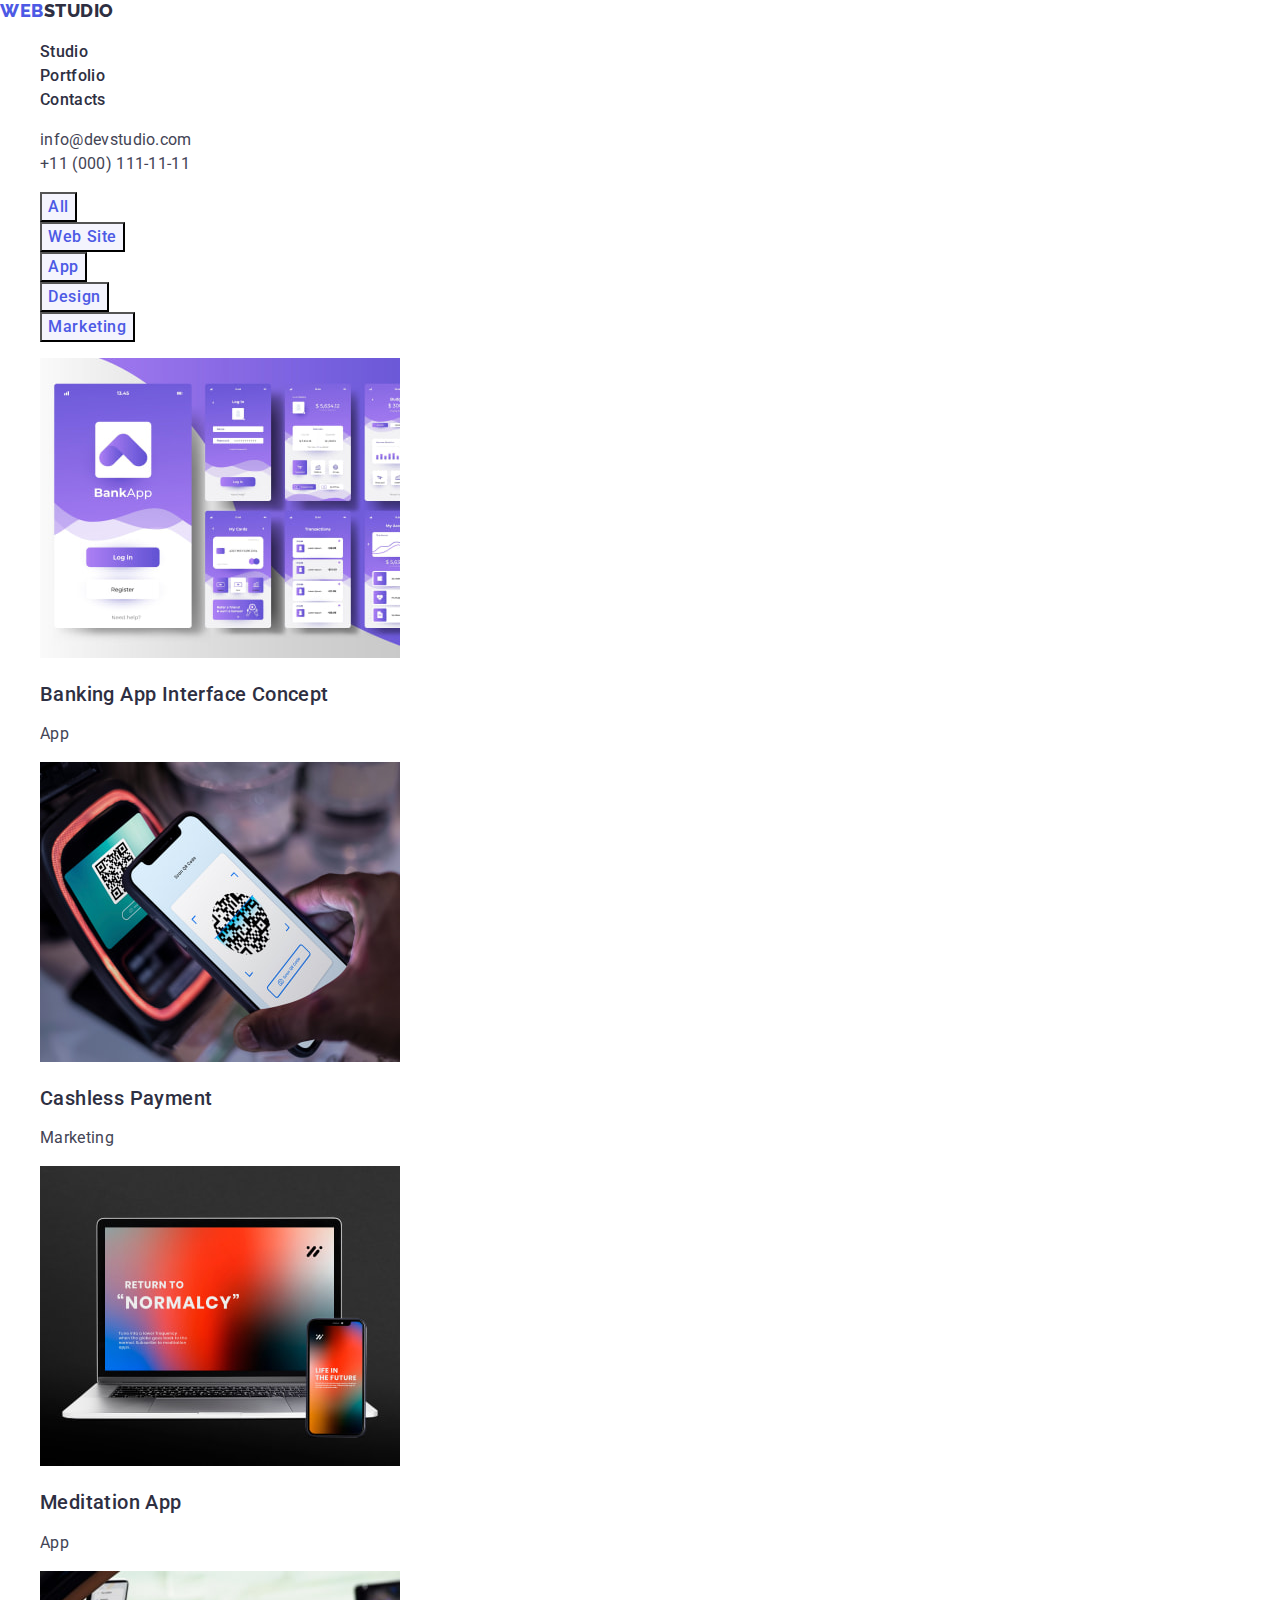
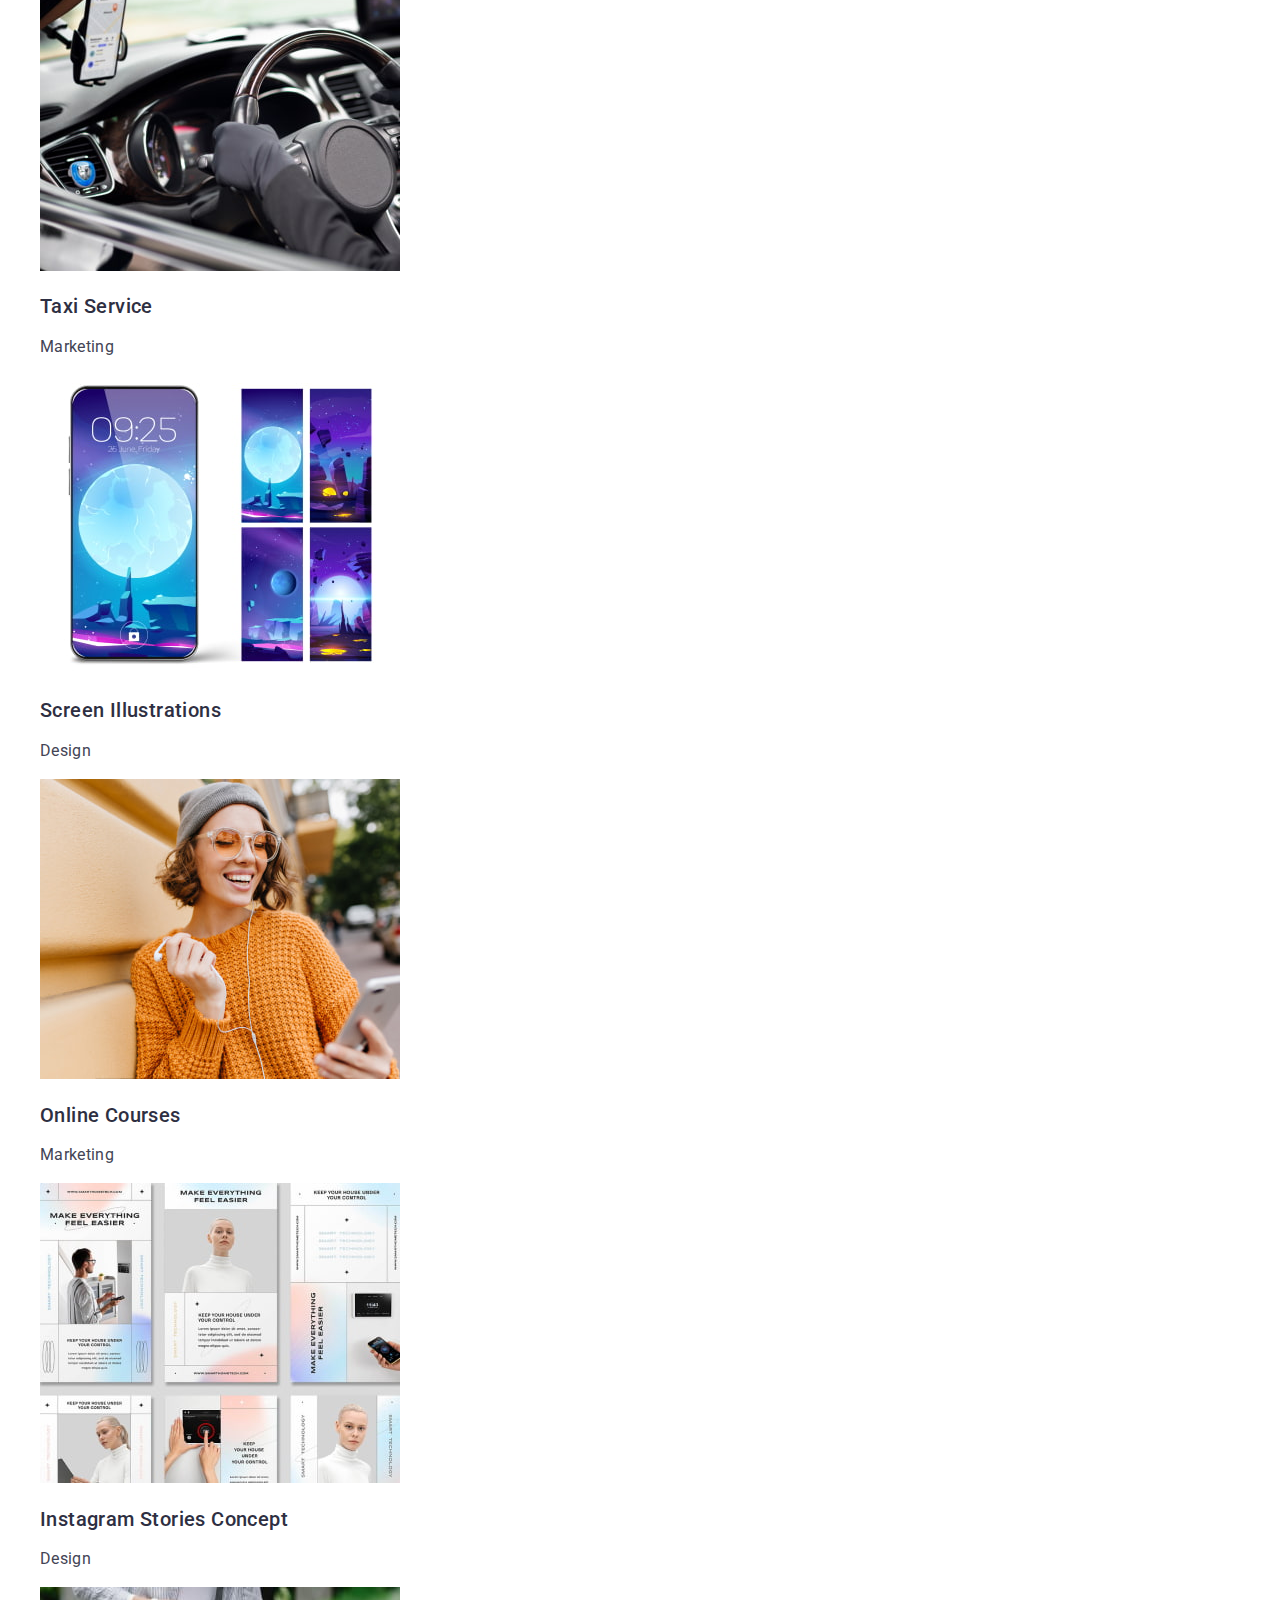
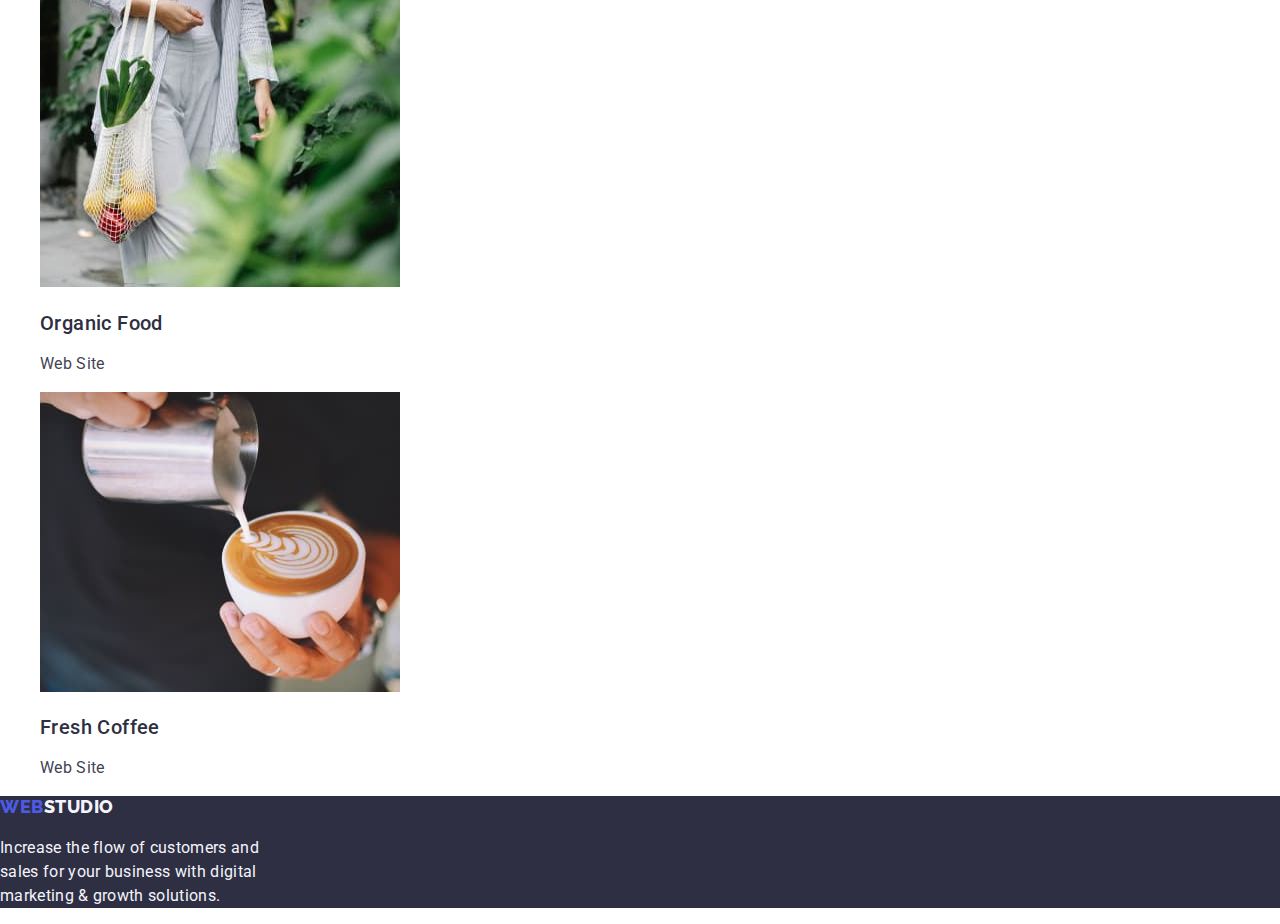
==== portfolio.html @ 62224083 "Initial commit" ====
<!doctype html>
<html lang="en">

<head>
    <meta charset="utf-8">
    <meta http-equiv="X-UA-Compatible" content="IE=edge">
    <meta name="viewport" content="width=device-width, initial-scale=1.0">
    <link rel="preconnect" href="https://fonts.googleapis.com">
    <link rel="preconnect" href="https://fonts.gstatic.com" crossorigin>
    <link
        href="https://fonts.googleapis.com/css2?family=Raleway:wght@800&family=Roboto:wght@400;500;700;900&display=swap"
        rel="stylesheet ">
    <!-- Normalize -->
    <link rel="stylesheet" href="https://cdn.jsdelivr.net/npm/modern-normalize@2.0.0/modern-normalize.min.css" />
    <!-- Custom styles -->
    <link href="./css/styles.css" rel="stylesheet" />
    <title>Document</title>
</head>

<body>
    <header>
        <nav>
            <a href="./index.html" class="logo link">Web<span class="logo-part">Studio</span></a>
            <ul class="page-nav list">
                <li><a href="./index.html" class="link">Studio</a></li>
                <li><a href="./portfolio.html" class="link">Portfolio</a></li>
                <li><a href="" class="link">Contacts</a></li>
            </ul>
        </nav>
        <address class="contacts">
            <ul class="contacts list">
                <li><a href="mailto:info@devstudio.com" target="_blank" class="link">info@devstudio.com</a></li>
                <li><a href="tel:+110001111111" target="_blank" class="link">+11 (000) 111-11-11</a></li>
            </ul>
        </address>
    </header>
    <main>
        <!--Filters-->
        <section>
            <h1 hidden>Filters</h1>
            <ul class="list">
                <li><button class="btn" type="button">All</button></li>
                <li><button class="btn" type="button">Web Site</button></li>
                <li><button class="btn" type="button">App</button></li>
                <li><button class="btn" type="button">Design</button></li>
                <li><button class="btn" type="button">Marketing</button></li>
            </ul>
        
        <!--Row1-->
            <ul class="list">
                <li>
                    <a class="link"><img src="./images/portfolio/img-8.jpg" alt="Screen Bank App" width="360" height="300">                    
                    <h2 class="subtitle">Banking App Interface Concept</h2>
                    <p class="text">App</p></a>
                </li>
                <li>
                    <a class="link"><img src="./images/portfolio/img-7.jpg" alt="Scan QR code" width="360" height="300">                 
                    <h2 class="subtitle">Cashless Payment</h2>
                    <p class="text">Marketing</p></a>
                </li>
                <li>
                    <a class="link"><img src="./images/portfolio/img-6.jpg" alt="Laptop and phone" width="360" height="300">
                    <h2 class="subtitle">Meditation App</h2>
                    <p class="text">App</p></a>
                </li>
        <!--Row2-->
                <li>
                    <a class="link"><img src="./images/portfolio/img-5.jpg" alt="Taxi driver in the car" width="360" height="300">
                    <h2 class="subtitle">Taxi Service</h2>
                    <p class="text">Marketing</p></a>
                </li>
                <li>
                    <a class="link"><img src="./images/portfolio/img-4.jpg" alt="Start screen" width="360" height="300">
                    <h2 class="subtitle">Screen Illustrations</h2>
                    <p class="text">Design</p></a>
                </li>
                <li>
                    <a class="link"><img src="./images/portfolio/img-3.jpg" alt="Girl in headphones" width="360" height="300">
                    <h2 class="subtitle">Online Courses</h2>
                    <p class="text">Marketing</p></a>
                </li>
        <!--Row3-->
                <li>
                    <a class="link"><img src="./images/portfolio/img-2.jpg" alt="Instagram stories concept" width="360" height="300">
                    <h2 class="subtitle">Instagram Stories Concept</h2>
                    <p class="text">Design</p></a>
                </li>
                <li>
                    <a class="link"><img src="./images/portfolio/img-1.jpg" alt="A bag of food" width="360" height="300">
                    <h2 class="subtitle">Organic Food</h2>
                    <p class="text">Web Site</p></a>
                </li>
                <li>
                    <a class="link"><img src="./images/portfolio/img9.jpg" alt="Making coffee" width="360" height="300">
                    <h2 class="subtitle">Fresh Coffee</h2>
                    <p class="text">Web Site</p></a>
                </li>
            </ul>
        </section>

    </main>
    <footer class="footer">
        <a href="./index.html" class="logo link">Web<span class="logo-part-footer">Studio</span></a>
        <p>
            Increase the flow of customers and<br>
            sales for your business with digital<br>
            marketing & growth solutions.
        </p>
    </footer>
</body>
    
</html>
---- css/styles.css ----
:root {
    /* Font */
    --primary-font: Roboto, sans-serif;
    --secondary-font: Raleway, sans-serif;
    /* Colors */
    --text: #434455;
    --dark: #2E2F42;
    --white-background: #FFFFFF;
    --light: #F4F4FD;
    --accent: #E7E9FC;
    --primary-brand: #4D5AE5;
    --pressed-state: #404bbf;
}

body {
    font-family: var(--primary-font);
    font-style: normal;
    font-weight: 400;
    color: var(--text);
    font-size: 16px;
    line-height: 1.5;
    letter-spacing: 0.02em;
}

/* Reset */
.page {
    background-color: var(--white-background)
}

.list {
    list-style: none;
}

.link {
    text-decoration: none;
    color: currentColor;
}

.btn {
    font-family: Roboto, sans-serif;
    cursor: pointer;
    font-style: normal;
    font-weight: 500;
    font-size: 16px;
    line-height: 1.5;
    color: var(--primary-brand);
    background-color: var(--light);
    letter-spacing: 0.04em;
}

.btn:hover,
.btn:focus {
    color: var(--white-background);
    background-color: var(--pressed-state);
}
.hero-btn {
    font-family: inherit;
    cursor: pointer;
}

.hero-btn:hover,
.hero-btn:focus {
    background-color: var(--pressed-state);
}

.logo {
    color: var(--primary-brand);
    font-family: var(--secondary-font);
    font-weight: 800;
    font-size: 18px;
    line-height: 1.17;
    letter-spacing: 0.03em;
    text-transform: uppercase;
}

.logo-part {
    color: var(--dark);
}

.page-nav .link{
    font-weight: 500;
    color: var(--dark);
}

.contacts .link:hover,
.contacts .link:focus,
.page-nav .link:hover,
.page-nav .link:focus {
    color: var(--pressed-state);

}

.contacts {
    font-style: normal;
}




.section-hero {
    background-color: var(--dark);
}

.hero-title {
    font-weight: 700;
    font-size: 56px;
    line-height: 1.07;
    letter-spacing: 0.02em;
    color: var(--white-background);
    text-align: center;
}

.hero-btn {
    font-weight: 500;
    font-size: 16px;
    line-height: 1.5;
    color: var(--white-background);
    background-color: var(--primary-brand);
    letter-spacing: 0.04em
}

.hidden-section {
letter-spacing: 0.02em;
}

.subtitle {
    font-weight: 500;
    font-size: 20px;
    line-height: 1.2;
    letter-spacing: 0.02em;
    color: var(--dark);
}

.doing-title {
    font-weight: 700;
    font-size: 36px;
    color: var(--dark);
    line-height: 1.11;
    text-align: center;
    text-transform: capitalize;
}

.our-team {
    background-color: var(--light);
}

.our-team-title {
    font-size: 36px;
    line-height: 1.11;
    color: var(--dark);
    text-align: center;
    letter-spacing: 0.02em;
    text-transform: capitalize;
}

.card-bg {
    background-color: var(--white-background);
}

.text {
    font-size: 16px;
    letter-spacing: 0.02em;
    color: var(--text);
}

.footer {
    background-color: var(--dark);
    color: var(--light);
}

.logo-part-footer {
    color: var(--light);
}
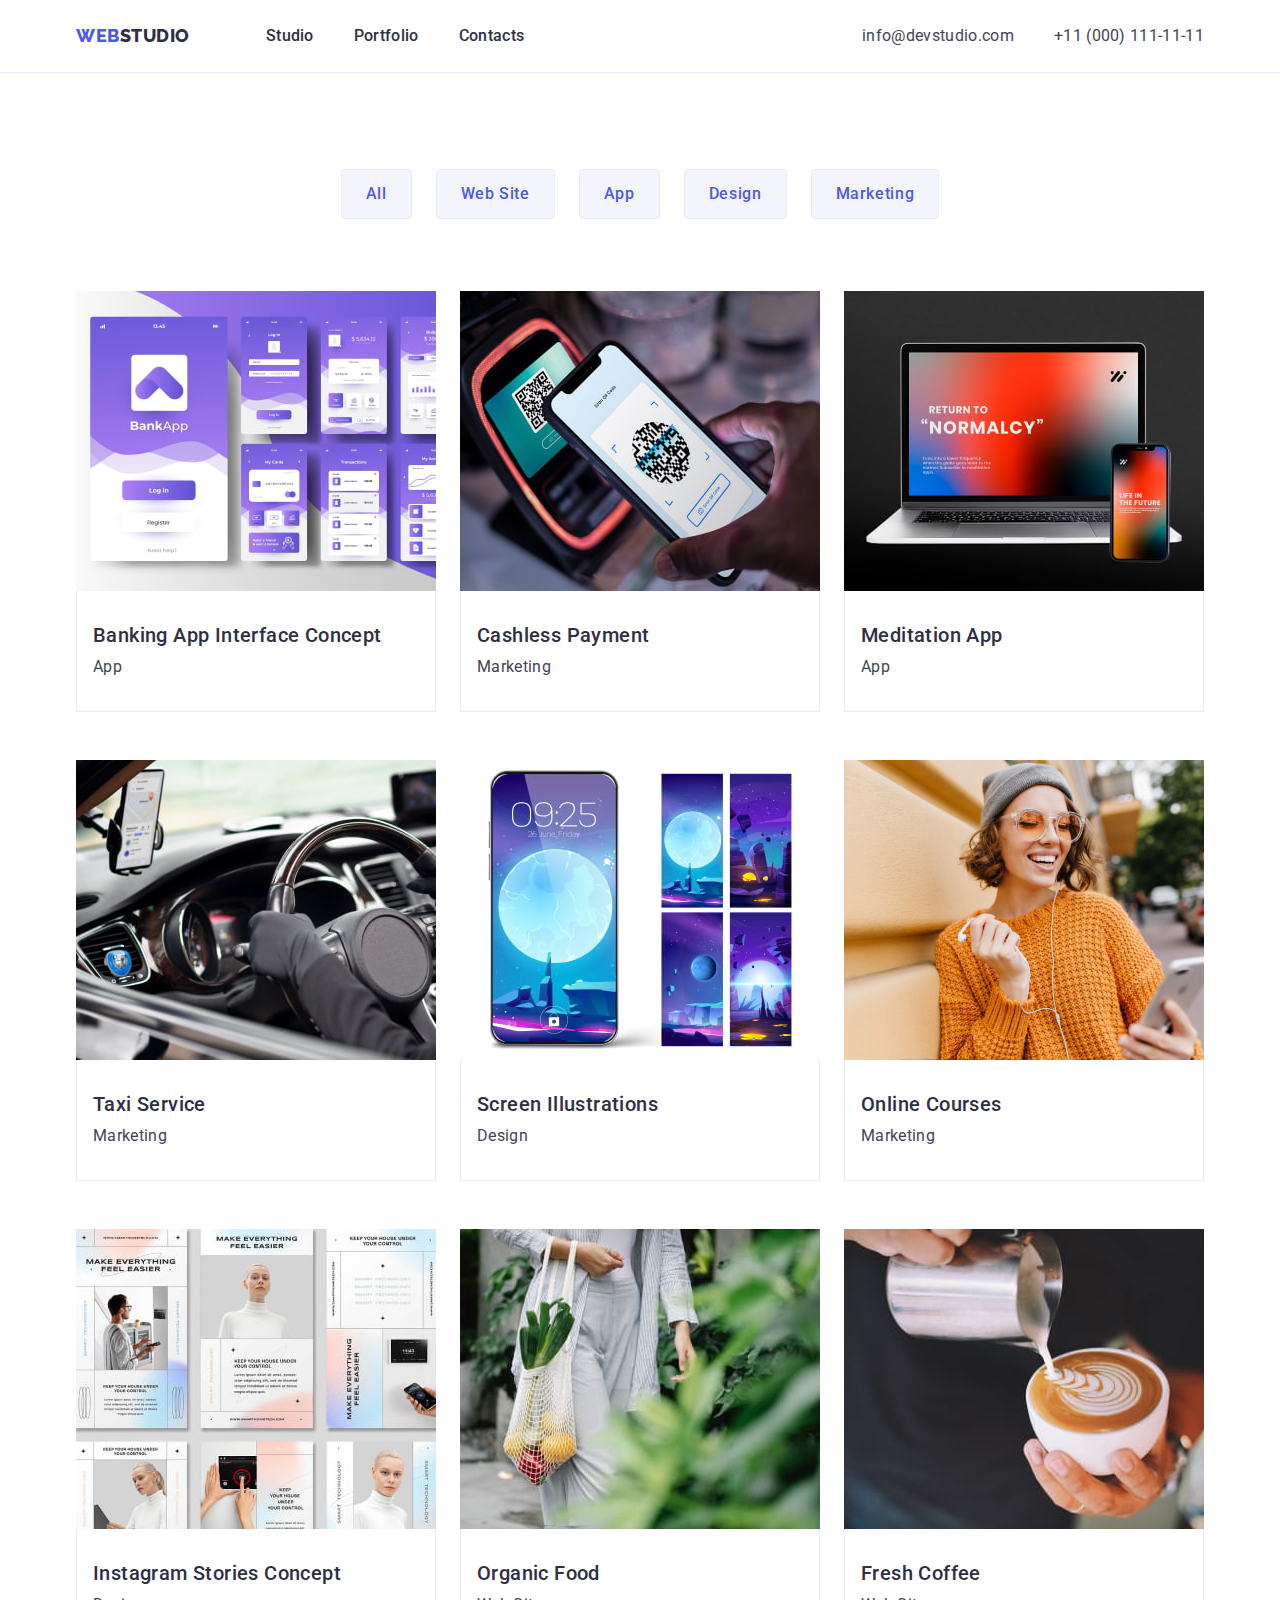
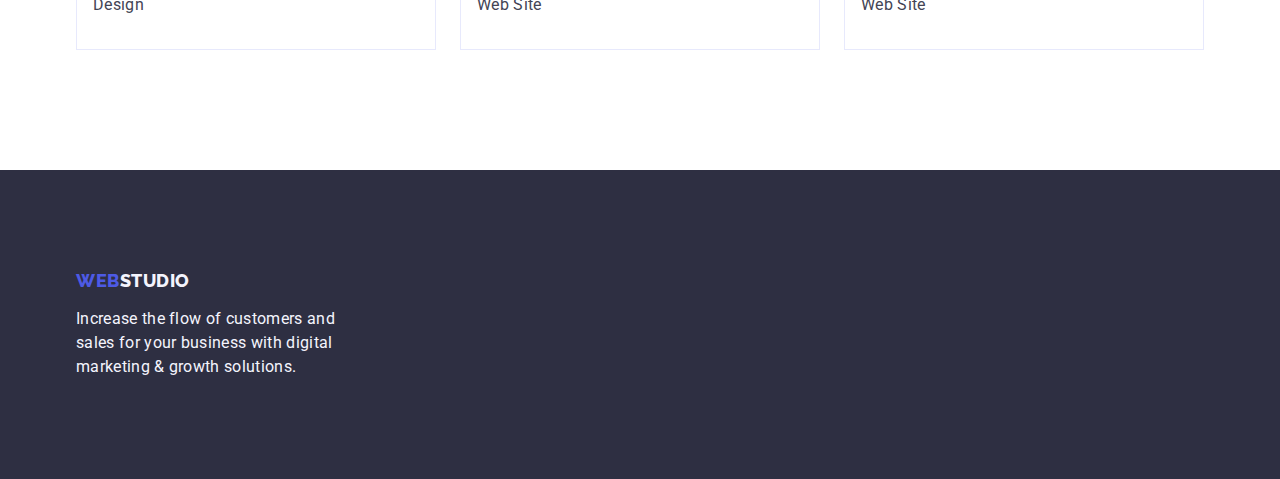
==== commit c9ecedb8: "3" ====
--- a/portfolio.html
+++ b/portfolio.html
@@ -18,94 +18,117 @@
 </head>
 
 <body>
-    <header>
-        <nav>
-            <a href="./index.html" class="logo link">Web<span class="logo-part">Studio</span></a>
-            <ul class="page-nav list">
-                <li><a href="./index.html" class="link">Studio</a></li>
-                <li><a href="./portfolio.html" class="link">Portfolio</a></li>
-                <li><a href="" class="link">Contacts</a></li>
-            </ul>
-        </nav>
-        <address class="contacts">
-            <ul class="contacts list">
-                <li><a href="mailto:info@devstudio.com" target="_blank" class="link">info@devstudio.com</a></li>
-                <li><a href="tel:+110001111111" target="_blank" class="link">+11 (000) 111-11-11</a></li>
-            </ul>
-        </address>
+    <header class="header">
+        <div class="container header-container">
+            <nav class="header-nav">
+                <a href="./index.html" class="logo link">Web<span class="logo-part">Studio</span></a>
+                <ul class="page-nav list">
+                    <li class="page-nav-item"><a href="./index.html" class="link">Studio</a></li>
+                    <li class="page-nav-item"><a href="./portfolio.html" class="link">Portfolio</a></li>
+                    <li class="page-nav-item"><a href="" class="link">Contacts</a></li>
+                </ul>
+            </nav>
+            <address class="contacts">
+                <ul class="contacts list">
+                    <li><a href="mailto:info@devstudio.com" target="_blank" class="link">info@devstudio.com</a></li>
+                    <li><a href="tel:+110001111111" target="_blank" class="link">+11 (000) 111-11-11</a></li>
+                </ul>
+            </address>
+        </div>
     </header>
     <main>
         <!--Filters-->
-        <section>
-            <h1 hidden>Filters</h1>
-            <ul class="list">
+        <section class="section-portfolio">
+          <div class="container">
+            <h1 class="visually-hidden">Filters</h1>
+            <ul class="list btn-list">
                 <li><button class="btn" type="button">All</button></li>
                 <li><button class="btn" type="button">Web Site</button></li>
                 <li><button class="btn" type="button">App</button></li>
                 <li><button class="btn" type="button">Design</button></li>
                 <li><button class="btn" type="button">Marketing</button></li>
             </ul>
-        
-        <!--Row1-->
-            <ul class="list">
-                <li>
+        <!--Row1-->  
+        <ul class="list portfolio-card">
+                <li class="card-item">
                     <a class="link"><img src="./images/portfolio/img-8.jpg" alt="Screen Bank App" width="360" height="300">                    
+                    <div class="card-content-portfolio">
                     <h2 class="subtitle">Banking App Interface Concept</h2>
-                    <p class="text">App</p></a>
+                    <p class="text">App</p>
+                    </div></a>
                 </li>
-                <li>
+                <li class="card-item">
                     <a class="link"><img src="./images/portfolio/img-7.jpg" alt="Scan QR code" width="360" height="300">                 
+                    <div class="card-content-portfolio">
                     <h2 class="subtitle">Cashless Payment</h2>
-                    <p class="text">Marketing</p></a>
+                    <p class="text">Marketing</p>
+                    </div></a>
                 </li>
-                <li>
+                <li class="card-item">
                     <a class="link"><img src="./images/portfolio/img-6.jpg" alt="Laptop and phone" width="360" height="300">
+                    <div class="card-content-portfolio">
                     <h2 class="subtitle">Meditation App</h2>
-                    <p class="text">App</p></a>
+                    <p class="text">App</p>
+                    </div></a>
                 </li>
         <!--Row2-->
-                <li>
+                <li class="card-item">
                     <a class="link"><img src="./images/portfolio/img-5.jpg" alt="Taxi driver in the car" width="360" height="300">
+                    <div class="card-content-portfolio">
                     <h2 class="subtitle">Taxi Service</h2>
-                    <p class="text">Marketing</p></a>
+                    <p class="text">Marketing</p>
+                    </div></a>
                 </li>
-                <li>
+                <li class="card-item">
                     <a class="link"><img src="./images/portfolio/img-4.jpg" alt="Start screen" width="360" height="300">
+                    <div class="card-content-portfolio">
                     <h2 class="subtitle">Screen Illustrations</h2>
-                    <p class="text">Design</p></a>
+                    <p class="text">Design</p>
+                    </div></a>
                 </li>
-                <li>
+                <li class="card-item">
                     <a class="link"><img src="./images/portfolio/img-3.jpg" alt="Girl in headphones" width="360" height="300">
+                    <div class="card-content-portfolio">
                     <h2 class="subtitle">Online Courses</h2>
-                    <p class="text">Marketing</p></a>
+                    <p class="text">Marketing</p>
+                    </div></a>
                 </li>
         <!--Row3-->
-                <li>
+                <li class="card-item">
                     <a class="link"><img src="./images/portfolio/img-2.jpg" alt="Instagram stories concept" width="360" height="300">
+                    <div class="card-content-portfolio">
                     <h2 class="subtitle">Instagram Stories Concept</h2>
-                    <p class="text">Design</p></a>
+                    <p class="text">Design</p>
+                    </div></a>
                 </li>
-                <li>
+                <li class="card-item">
                     <a class="link"><img src="./images/portfolio/img-1.jpg" alt="A bag of food" width="360" height="300">
+                    <div class="card-content-portfolio">
                     <h2 class="subtitle">Organic Food</h2>
-                    <p class="text">Web Site</p></a>
+                    <p class="text">Web Site</p>
+                    </div></a>
                 </li>
-                <li>
+                <li class="card-item">
                     <a class="link"><img src="./images/portfolio/img9.jpg" alt="Making coffee" width="360" height="300">
+                    <div class="card-content-portfolio">
                     <h2 class="subtitle">Fresh Coffee</h2>
-                    <p class="text">Web Site</p></a>
+                    <p class="text">Web Site</p>
+                    </div></a>
                 </li>
             </ul>
+            </div>
         </section>
 
     </main>
     <footer class="footer">
-        <a href="./index.html" class="logo link">Web<span class="logo-part-footer">Studio</span></a>
-        <p>
-            Increase the flow of customers and<br>
-            sales for your business with digital<br>
-            marketing & growth solutions.
-        </p>
+        <div class="container footer-container">
+            <a href="./index.html" class="logo link footer-logo">Web<span class="logo-part-footer">Studio</span></a>
+            <p class="footer-text">
+                Increase the flow of customers and
+                sales for your business with digital
+                marketing & growth solutions.
+            </p>
+        </div>
     </footer>
 </body>
     
--- a/css/styles.css
+++ b/css/styles.css
@@ -23,6 +23,64 @@
 }
 
 /* Reset */
+h1,h2,h3,h4,h5,h6,p {
+    margin: 0;
+}
+
+img {
+    display: block;
+    max-width: 100%;
+    height: auto;
+}
+
+ul,ol {
+    margin: 0;
+    padding: 0;
+}
+
+.visually-hidden {
+    position: absolute;
+    width: 1px;
+    height: 1px;
+    margin: -1px;
+    border: 0;
+    padding: 0;
+
+    white-space: nowrap;
+    clip-path: inset(100%);
+    clip: rect(0 0 0 0);
+    overflow: hidden;
+}
+
+.container {
+    width: 1158px;
+    margin-left: auto;
+    margin-right: auto;
+    padding-left: 15px;
+    padding-right: 15px;
+}
+
+.header {
+    border-bottom: 1px solid var(--accent);
+}
+
+.header-container {
+    display: flex;
+    justify-content: space-between;
+    align-items: center;
+    
+}
+
+.header-nav {
+    display: flex;
+    align-items: center;
+    
+}
+
+.section {
+    padding: 60px 0;
+}
+
 .page {
     background-color: var(--white-background)
 }
@@ -34,6 +92,7 @@
 .link {
     text-decoration: none;
     color: currentColor;
+    display: block;
 }
 
 .btn {
@@ -46,16 +105,44 @@
     color: var(--primary-brand);
     background-color: var(--light);
     letter-spacing: 0.04em;
+
+    border: 1px solid var(--accent);
+    border-radius: 4px;
+    padding: 12px 24px;
+}
+
+.btn-list {
+    display: flex;
+    align-items: center;
+    gap: 24px;
+    justify-content: center;
+    margin-bottom: 72px;
 }
 
 .btn:hover,
 .btn:focus {
     color: var(--white-background);
     background-color: var(--pressed-state);
+    border: 1px solid transparent;
 }
 .hero-btn {
     font-family: inherit;
     cursor: pointer;
+    font-weight: 500;
+    font-size: 16px;
+    line-height: 1.5;
+    color: var(--white-background);
+    background-color: var(--primary-brand);
+    letter-spacing: 0.04em;
+
+    min-width: 169px;
+    min-height: 56px;
+    margin-left: auto;
+    margin-right: auto;
+    display: block;
+    padding: 15px 31px;
+    border: none;
+    border-radius: 4px;
 }
 
 .hero-btn:hover,
@@ -71,10 +158,23 @@
     line-height: 1.17;
     letter-spacing: 0.03em;
     text-transform: uppercase;
+
+    align-items: center;
+    margin-right: 76px;
 }
 
 .logo-part {
     color: var(--dark);
+}
+
+.page-nav {
+    display: flex;
+    align-items: center;
+    gap: 40px;
+}
+
+.page-nav-item {
+    padding: 24px 0;
 }
 
 .page-nav .link{
@@ -92,6 +192,10 @@
 
 .contacts {
     font-style: normal;
+
+    display: flex;
+    align-items: center;
+    gap: 40px;
 }
 
 
@@ -99,6 +203,10 @@
 
 .section-hero {
     background-color: var(--dark);
+    padding: 188px 0;
+
+    align-items: center;
+    display: flex;
 }
 
 .hero-title {
@@ -108,19 +216,37 @@
     letter-spacing: 0.02em;
     color: var(--white-background);
     text-align: center;
-}
-
-.hero-btn {
-    font-weight: 500;
-    font-size: 16px;
-    line-height: 1.5;
-    color: var(--white-background);
-    background-color: var(--primary-brand);
-    letter-spacing: 0.04em
+    max-width: 496px;
+    margin-bottom: 32px;
+    margin-left: auto;
+    margin-right: auto;
 }
 
 .hidden-section {
 letter-spacing: 0.02em;
+}
+
+.benefits-section {
+    padding: 120px 0;
+}
+
+.benefits-item {
+    width: calc((100% - 72px) / 4);;
+}
+
+
+.benefits-list {
+    display: flex;
+    justify-content: space-between;
+    gap: 24px;
+    align-items: center;
+}
+
+.doing-list {
+    display: flex;
+    justify-content: space-between;
+    gap: 24px;
+    align-items: center;
 }
 
 .subtitle {
@@ -129,6 +255,12 @@
     line-height: 1.2;
     letter-spacing: 0.02em;
     color: var(--dark);
+
+    margin-bottom: 8px;
+}
+
+.doing-section {
+    padding-bottom: 120px;
 }
 
 .doing-title {
@@ -138,10 +270,26 @@
     line-height: 1.11;
     text-align: center;
     text-transform: capitalize;
+
+    margin-bottom: 72px;
+}
+
+.doing-item {
+    width: calc((100% - 48px) / 3);
 }
 
 .our-team {
     background-color: var(--light);
+    min-height: 732px;
+    padding: 120px 0;
+}
+
+.team-list {
+    display: flex;
+    justify-content: space-between;
+    gap: 24px;
+    align-items: center;
+    
 }
 
 .our-team-title {
@@ -151,10 +299,24 @@
     text-align: center;
     letter-spacing: 0.02em;
     text-transform: capitalize;
+
+    display: block;
+    align-items: center;
+    margin-bottom: 72px;
 }
 
 .card-bg {
     background-color: var(--white-background);
+    box-shadow: 0px 1px 6px rgba(46, 47, 66, 0.08), 0px 1px 1px rgba(46, 47, 66, 0.16), 0px 2px 1px rgba(46, 47, 66, 0.08);
+    border-radius: 0px 0px 4px 4px;
+}
+
+.card-content {
+    border: 1px solid var(--accent);
+    border-radius: 0px 0px 4px 4px;
+    border-top: none;
+    text-align: center;
+    padding: 32px 16px;
 }
 
 .text {
@@ -166,8 +328,42 @@
 .footer {
     background-color: var(--dark);
     color: var(--light);
+    padding: 100px 0;
 }
 
 .logo-part-footer {
     color: var(--light);
+    margin-bottom: 16px;
+}
+
+.footer-logo {
+    margin-bottom: 16px;
+    display: inline-block;
+}
+
+.footer-text {
+    max-width: 264px
+}
+
+.section-portfolio {
+    padding-top: 96px;
+    padding-bottom: 120px;
+}
+
+.portfolio-card {
+    display: flex;
+    flex-wrap: wrap;
+    column-gap: 24px;
+    row-gap: 48px;
+}
+
+.card-content-portfolio {
+  justify-content: flex-start;
+  padding: 32px 16px;
+  border: 1px solid var(--accent);
+  border-top: none;
+} 
+
+.card-item {
+    width: calc((100% - 48px) / 3);
 }